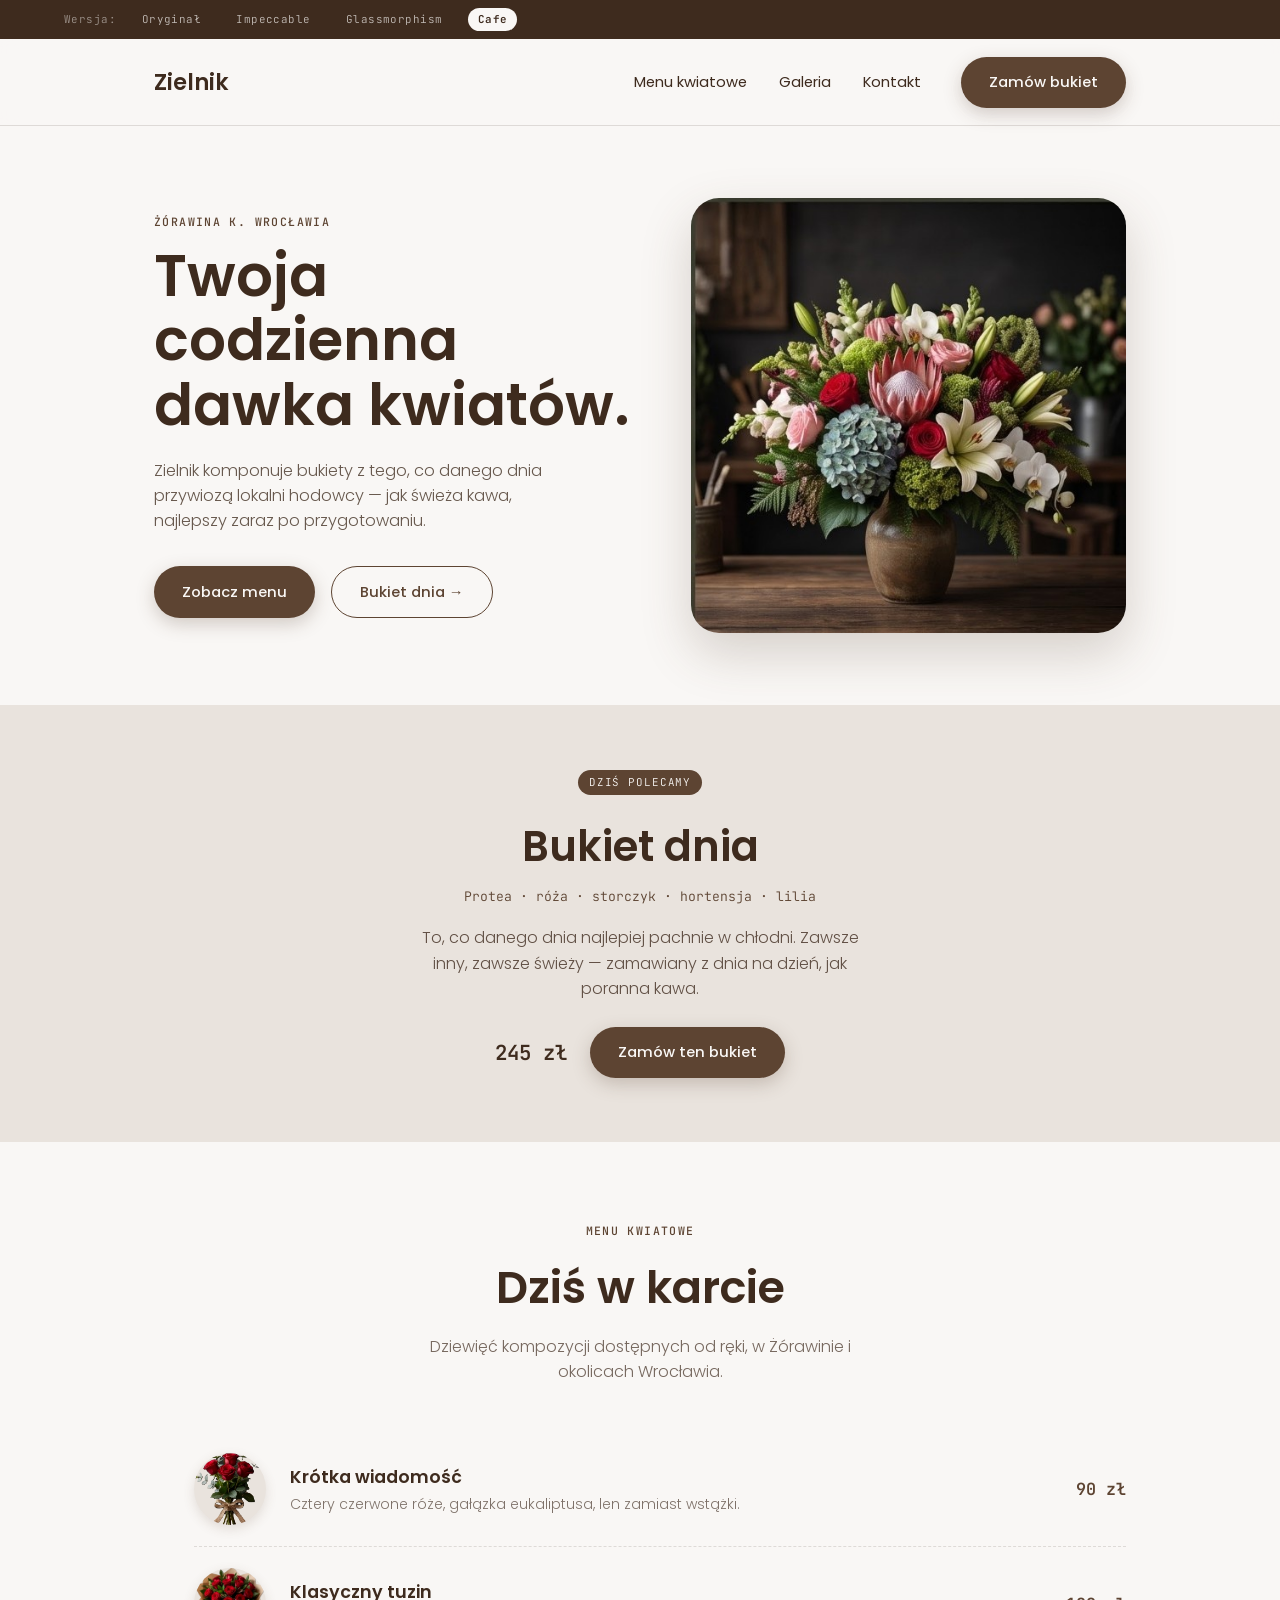
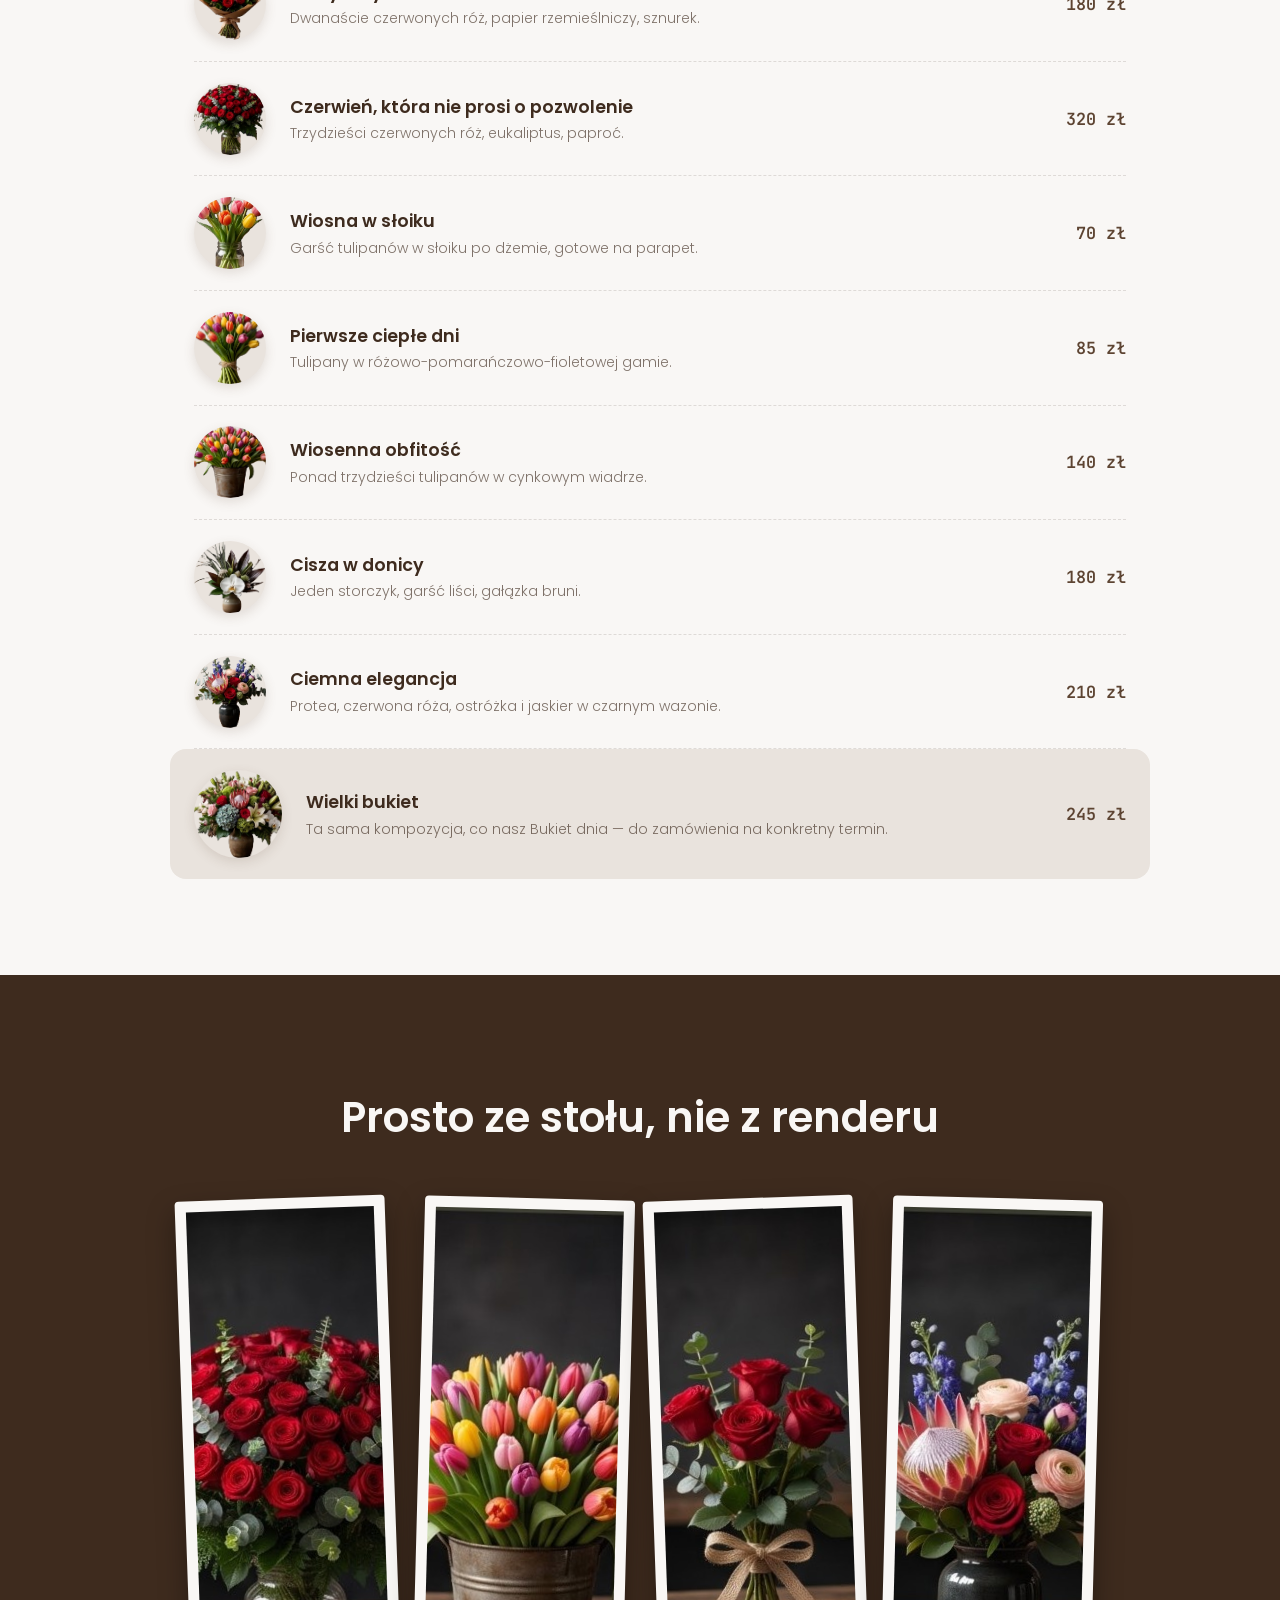
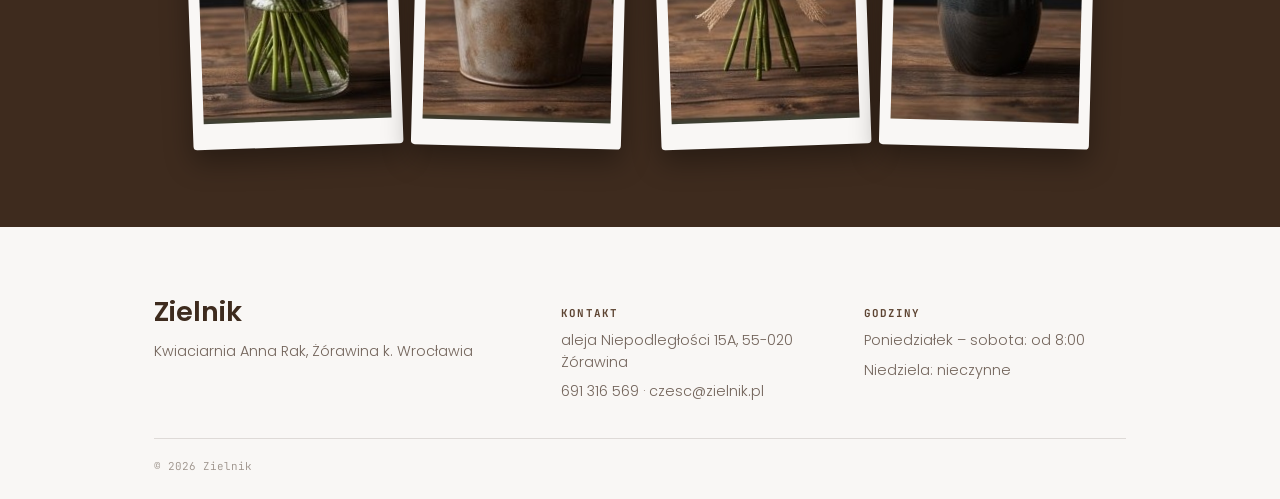
==== alternatywy/cafe/index.html @ 4143777c "Build full Zielnik florist site: journal layout, 3D viewer, cart, pastel variants Co-Authored-By: Cl" ====
<!DOCTYPE html>
<html lang="pl">
<head>
<meta charset="UTF-8">
<meta name="viewport" content="width=device-width, initial-scale=1.0">
<title>Zielnik — wersja Cafe</title>
<link rel="icon" href="data:image/svg+xml,%3Csvg xmlns='http://www.w3.org/2000/svg' viewBox='0 0 100 100'%3E%3Ctext y='.9em' font-size='90'%3E%F0%9F%8C%BF%3C/text%3E%3C/svg%3E">
<link rel="preconnect" href="https://fonts.googleapis.com">
<link rel="preconnect" href="https://fonts.gstatic.com" crossorigin>
<link href="https://fonts.googleapis.com/css2?family=Poppins:wght@300;400;500;600;700&family=JetBrains+Mono:wght@400;500;700&display=swap" rel="stylesheet">
<link rel="stylesheet" href="style.css">
</head>
<body>

<div class="switcher mono">
  <span>Wersja:</span>
  <a href="../../index.html">Oryginał</a>
  <a href="../impeccable/index.html">Impeccable</a>
  <a href="../glassmorphism/index.html">Glassmorphism</a>
  <a href="../cafe/index.html" class="is-active">Cafe</a>
</div>

<a class="skip-link" href="#glowna-tresc">Przejdź do treści</a>

<header class="nav" data-reveal>
  <div class="nav__inner">
    <a href="#" class="nav__mark">Zielnik</a>
    <nav class="nav__links" aria-label="Nawigacja główna">
      <a href="#katalog">Menu kwiatowe</a>
      <a href="#galeria">Galeria</a>
      <a href="#kontakt">Kontakt</a>
    </nav>
    <a href="#kontakt" class="btn btn--primary nav__cta">Zamów bukiet</a>
    <button class="nav__toggle" aria-label="Otwórz menu" aria-expanded="false" aria-controls="mobile-menu">
      <span></span><span></span><span></span>
    </button>
  </div>
  <div class="mobile-menu" id="mobile-menu">
    <a href="#katalog">Menu kwiatowe</a>
    <a href="#galeria">Galeria</a>
    <a href="#kontakt">Kontakt</a>
    <a href="#kontakt" class="btn btn--primary">Zamów bukiet</a>
  </div>
</header>

<main id="glowna-tresc">

  <section class="hero">
    <div class="hero__text" data-reveal>
      <p class="eyebrow mono">Żórawina k. Wrocławia</p>
      <h1>Twoja codzienna<br>dawka kwiatów.</h1>
      <p class="hero__lede">Zielnik komponuje bukiety z tego, co danego dnia przywiozą lokalni hodowcy — jak świeża kawa, najlepszy zaraz po przygotowaniu.</p>
      <div class="hero__ctas">
        <a href="#katalog" class="btn btn--primary">Zobacz menu</a>
        <a href="#bukiet-dnia" class="btn btn--outline">Bukiet dnia →</a>
      </div>
    </div>
    <div class="hero__photo" data-reveal>
      <img src="../../assets/bukiety/foto/bukiet-9.jpg" alt="Bukiet dnia — protea, róża, storczyk, hortensja, lilia" loading="lazy" width="512" height="512">
    </div>
  </section>

  <section class="featured" id="bukiet-dnia">
    <div class="featured__card" data-reveal>
      <span class="featured__badge mono">Dziś polecamy</span>
      <h2>Bukiet dnia</h2>
      <p class="featured__latin mono">Protea &middot; róża &middot; storczyk &middot; hortensja &middot; lilia</p>
      <p class="featured__desc">To, co danego dnia najlepiej pachnie w chłodni. Zawsze inny, zawsze świeży — zamawiany z dnia na dzień, jak poranna kawa.</p>
      <div class="featured__row">
        <span class="featured__price mono">245 zł</span>
        <a href="#kontakt" class="btn btn--primary">Zamów ten bukiet</a>
      </div>
    </div>
  </section>

  <section class="katalog" id="katalog">
    <div class="katalog__header" data-reveal>
      <p class="eyebrow mono">Menu kwiatowe</p>
      <h2>Dziś w karcie</h2>
      <p class="katalog__intro">Dziewięć kompozycji dostępnych od ręki, w Żórawinie i okolicach Wrocławia.</p>
    </div>

    <ul class="menu-list">
      <li class="menu-item" data-reveal>
        <div class="menu-item__thumb"><img src="../../assets/bukiety/cutout/bukiet-1.png" alt="Mini bukiet z czterech czerwonych róż i eukaliptusa" loading="lazy" width="265" height="355"></div>
        <div class="menu-item__body">
          <h3>Krótka wiadomość</h3>
          <p>Cztery czerwone róże, gałązka eukaliptusa, len zamiast wstążki.</p>
        </div>
        <span class="menu-item__price mono">90 zł</span>
      </li>
      <li class="menu-item" data-reveal>
        <div class="menu-item__thumb"><img src="../../assets/bukiety/cutout/bukiet-2.png" alt="Tuzin czerwonych róż owinięty w papier rzemieślniczy" loading="lazy" width="371" height="381"></div>
        <div class="menu-item__body">
          <h3>Klasyczny tuzin</h3>
          <p>Dwanaście czerwonych róż, papier rzemieślniczy, sznurek.</p>
        </div>
        <span class="menu-item__price mono">180 zł</span>
      </li>
      <li class="menu-item" data-reveal>
        <div class="menu-item__thumb"><img src="../../assets/bukiety/cutout/bukiet-3.png" alt="Bukiet trzydziestu czerwonych róż z eukaliptusem i paprocią" loading="lazy" width="448" height="386"></div>
        <div class="menu-item__body">
          <h3>Czerwień, która nie prosi o pozwolenie</h3>
          <p>Trzydzieści czerwonych róż, eukaliptus, paproć.</p>
        </div>
        <span class="menu-item__price mono">320 zł</span>
      </li>
      <li class="menu-item" data-reveal>
        <div class="menu-item__thumb"><img src="../../assets/bukiety/cutout/bukiet-4.png" alt="Mini tulipany w słoiku" loading="lazy" width="234" height="296"></div>
        <div class="menu-item__body">
          <h3>Wiosna w słoiku</h3>
          <p>Garść tulipanów w słoiku po dżemie, gotowe na parapet.</p>
        </div>
        <span class="menu-item__price mono">70 zł</span>
      </li>
      <li class="menu-item" data-reveal>
        <div class="menu-item__thumb"><img src="../../assets/bukiety/cutout/bukiet-5.png" alt="Kolorowe tulipany wiązane sznurkiem" loading="lazy" width="294" height="329"></div>
        <div class="menu-item__body">
          <h3>Pierwsze ciepłe dni</h3>
          <p>Tulipany w różowo-pomarańczowo-fioletowej gamie.</p>
        </div>
        <span class="menu-item__price mono">85 zł</span>
      </li>
      <li class="menu-item" data-reveal>
        <div class="menu-item__thumb"><img src="../../assets/bukiety/cutout/bukiet-6.png" alt="Obfity bukiet tulipanów w cynkowym wiadrze" loading="lazy" width="419" height="336"></div>
        <div class="menu-item__body">
          <h3>Wiosenna obfitość</h3>
          <p>Ponad trzydzieści tulipanów w cynkowym wiadrze.</p>
        </div>
        <span class="menu-item__price mono">140 zł</span>
      </li>
      <li class="menu-item" data-reveal>
        <div class="menu-item__thumb"><img src="../../assets/bukiety/cutout/bukiet-7.png" alt="Minimalistyczna kompozycja z jednym storczykiem" loading="lazy" width="331" height="339"></div>
        <div class="menu-item__body">
          <h3>Cisza w donicy</h3>
          <p>Jeden storczyk, garść liści, gałązka bruni.</p>
        </div>
        <span class="menu-item__price mono">180 zł</span>
      </li>
      <li class="menu-item" data-reveal>
        <div class="menu-item__thumb"><img src="../../assets/bukiety/cutout/bukiet-8.png" alt="Kompozycja z protei, czerwonej róży, ostróżki i jaskra" loading="lazy" width="372" height="362"></div>
        <div class="menu-item__body">
          <h3>Ciemna elegancja</h3>
          <p>Protea, czerwona róża, ostróżka i jaskier w czarnym wazonie.</p>
        </div>
        <span class="menu-item__price mono">210 zł</span>
      </li>
      <li class="menu-item menu-item--signature" data-reveal>
        <div class="menu-item__thumb"><img src="../../assets/bukiety/cutout/bukiet-9.png" alt="Wielka kompozycja z protei, róży, storczyka, hortensji i lilii" loading="lazy" width="454" height="383"></div>
        <div class="menu-item__body">
          <h3>Wielki bukiet</h3>
          <p>Ta sama kompozycja, co nasz Bukiet dnia — do zamówienia na konkretny termin.</p>
        </div>
        <span class="menu-item__price mono">245 zł</span>
      </li>
    </ul>
  </section>

  <section class="gallery" id="galeria">
    <p class="eyebrow mono" data-reveal>Galeria</p>
    <h2 data-reveal>Prosto ze stołu, nie z renderu</h2>
    <div class="gallery__row">
      <div class="polaroid" data-reveal><img src="../../assets/bukiety/foto/bukiet-3.jpg" alt="Bukiet czerwonych róż na drewnianym stole" loading="lazy" width="512" height="512"></div>
      <div class="polaroid" data-reveal><img src="../../assets/bukiety/foto/bukiet-6.jpg" alt="Tulipany w cynkowym wiadrze" loading="lazy" width="512" height="512"></div>
      <div class="polaroid" data-reveal><img src="../../assets/bukiety/foto/bukiet-1.jpg" alt="Cztery czerwone róże na stole florystki" loading="lazy" width="512" height="512"></div>
      <div class="polaroid" data-reveal><img src="../../assets/bukiety/foto/bukiet-8.jpg" alt="Ciemna kompozycja z protei" loading="lazy" width="512" height="512"></div>
    </div>
  </section>

</main>

<footer class="footer" id="kontakt">
  <div class="footer__inner">
    <div>
      <span class="footer__mark">Zielnik</span>
      <p>Kwiaciarnia Anna Rak, Żórawina k. Wrocławia</p>
    </div>
    <div>
      <h4 class="mono">Kontakt</h4>
      <p>aleja Niepodległości 15A, 55-020 Żórawina</p>
      <p><a href="tel:+48691316569">691 316 569</a> &middot; <a href="mailto:czesc@zielnik.pl">czesc@zielnik.pl</a></p>
    </div>
    <div>
      <h4 class="mono">Godziny</h4>
      <p>Poniedziałek – sobota: od 8:00</p>
      <p>Niedziela: nieczynne</p>
    </div>
  </div>
  <div class="footer__bottom mono">© 2026 Zielnik</div>
</footer>

<script src="../shared.js"></script>
</body>
</html>
---- alternatywy/cafe/style.css ----
/* ===== TOKENS ===== */
:root {
  --coffee: #5D4432;
  --coffee-dark: #3E2B1E;
  --beige: #E9E3DD;
  --cream: #F9F7F5;
  --text: #3E2B1E;
  --line: rgba(62,43,30,0.14);
  --font-display: 'Poppins', sans-serif;
  --font-mono: 'JetBrains Mono', ui-monospace, monospace;
  --gutter: clamp(1.5rem, 5vw, 5rem);
  --container: 1100px;
  --ease: cubic-bezier(.16,.8,.24,1);
}

* , *::before, *::after { box-sizing: border-box; }
html { scroll-behavior: smooth; }
@media (prefers-reduced-motion: reduce) {
  *, *::before, *::after { animation-duration: .001ms !important; transition-duration: .001ms !important; scroll-behavior: auto !important; }
}
body { margin: 0; background: var(--cream); color: var(--text); font-family: var(--font-display); font-size: 16px; line-height: 1.55; font-weight: 300; }
img, svg { display: block; max-width: 100%; }
a { color: inherit; text-decoration: none; }
h1, h2, h3, p { margin: 0; }
button { font: inherit; background: none; border: none; cursor: pointer; color: inherit; }
.mono { font-family: var(--font-mono); }
:focus-visible { outline: 3px solid var(--coffee); outline-offset: 2px; }

.skip-link { position: absolute; left: -9999px; top: 0; z-index: 999; background: var(--coffee-dark); color: var(--cream); padding: .8em 1.2em; border-radius: 999px; }
.skip-link:focus { left: 1rem; top: 1rem; }

[data-reveal] { opacity: 0; transform: translateY(16px); transition: opacity .6s var(--ease), transform .6s var(--ease); }
[data-reveal].is-visible { opacity: 1; transform: none; }

.eyebrow { display: block; font-size: .72rem; letter-spacing: .12em; text-transform: uppercase; color: var(--coffee); margin-bottom: .8rem; font-weight: 500; }

/* switcher */
.switcher { position: sticky; top: 0; z-index: 200; background: var(--coffee-dark); color: var(--cream); display: flex; gap: 1rem; align-items: center; padding: .5rem var(--gutter); font-size: .68rem; letter-spacing: .04em; overflow-x: auto; -webkit-overflow-scrolling: touch; }
.switcher span { opacity: .5; }
.switcher a { flex-shrink: 0; padding: .2rem .6rem; border-radius: 999px; opacity: .7; }
.switcher a:hover { opacity: 1; }
.switcher a.is-active { background: var(--cream); color: var(--coffee-dark); opacity: 1; font-weight: 600; }

/* buttons */
.btn { display: inline-flex; align-items: center; gap: .5em; padding: .95em 1.9em; font-family: var(--font-display); font-size: .92rem; font-weight: 500; border-radius: 999px; transition: transform .2s var(--ease), background .2s, box-shadow .2s; }
.btn:hover { transform: translateY(-2px); }
.btn--primary { background: var(--coffee); color: var(--cream); box-shadow: 0 6px 18px rgba(93,68,50,.25); }
.btn--primary:hover { background: var(--coffee-dark); }
.btn--outline { border: 1.5px solid var(--coffee); color: var(--coffee); }
.btn--outline:hover { background: var(--coffee); color: var(--cream); }

/* nav */
.nav { position: sticky; top: 1.9rem; z-index: 100; background: rgba(249,247,245,.9); backdrop-filter: blur(8px); border-bottom: 1px solid var(--line); }
.nav__inner { max-width: var(--container); margin: 0 auto; padding: 1.1rem var(--gutter); display: flex; align-items: center; gap: 2.5rem; }
.nav__mark { font-size: 1.4rem; font-weight: 600; margin-right: auto; color: var(--coffee-dark); }
.nav__links { display: flex; gap: 2rem; font-size: .92rem; font-weight: 400; }
.nav__links a:hover { color: var(--coffee); }
.nav__toggle { display: none; flex-direction: column; gap: 5px; padding: .5rem; }
.nav__toggle span { width: 22px; height: 2px; background: var(--coffee-dark); border-radius: 2px; }
.mobile-menu { display: none; flex-direction: column; padding: 0 var(--gutter) 1.5rem; }
.mobile-menu a { padding: .9rem 0; border-bottom: 1px solid var(--line); font-size: 1.05rem; }
.mobile-menu .btn { margin-top: 1rem; align-self: flex-start; }
@media (max-width: 860px) {
  .nav__links, .nav__cta { display: none; }
  .nav__toggle { display: flex; }
  .nav.is-open .mobile-menu { display: flex; }
}

/* hero */
.hero { max-width: var(--container); margin: 0 auto; padding: 4.5rem var(--gutter); display: grid; grid-template-columns: 1.05fr .95fr; gap: 3.5rem; align-items: center; }
.hero h1 { font-size: clamp(2.3rem, 5vw, 3.6rem); font-weight: 600; line-height: 1.12; margin: .3rem 0 1.3rem; color: var(--coffee-dark); }
.hero__lede { font-size: 1.02rem; color: rgba(62,43,30,.78); max-width: 42ch; margin-bottom: 2rem; }
.hero__ctas { display: flex; gap: 1rem; flex-wrap: wrap; }
.hero__photo { border-radius: 28px; overflow: hidden; aspect-ratio: 1/1; box-shadow: 0 20px 50px rgba(93,68,50,.22); }
.hero__photo img { width: 100%; height: 100%; object-fit: cover; }
@media (max-width: 780px) { .hero { grid-template-columns: 1fr; padding-top: 3rem; } .hero__photo { order: -1; max-width: 380px; margin: 0 auto; } }

/* featured */
.featured { background: var(--beige); padding: 4rem var(--gutter); }
.featured__card { max-width: 640px; margin: 0 auto; text-align: center; }
.featured__badge { display: inline-block; background: var(--coffee); color: var(--cream); padding: .4em 1em; border-radius: 999px; font-size: .68rem; letter-spacing: .08em; text-transform: uppercase; margin-bottom: 1.2rem; }
.featured__card h2 { font-size: clamp(1.9rem, 3.5vw, 2.6rem); font-weight: 600; color: var(--coffee-dark); margin-bottom: .5rem; }
.featured__latin { font-size: .82rem; color: var(--coffee); margin-bottom: 1.1rem; }
.featured__desc { font-size: 1rem; line-height: 1.6; max-width: 46ch; margin: 0 auto 1.6rem; color: rgba(62,43,30,.8); }
.featured__row { display: flex; align-items: center; justify-content: center; gap: 1.4rem; flex-wrap: wrap; }
.featured__price { font-size: 1.3rem; font-weight: 600; color: var(--coffee-dark); }

/* katalog / menu list */
.katalog { max-width: var(--container); margin: 0 auto; padding: 5rem var(--gutter); }
.katalog__header { text-align: center; margin-bottom: 3rem; }
.katalog__header h2 { font-size: clamp(2rem, 4vw, 2.8rem); font-weight: 600; color: var(--coffee-dark); margin: .3rem 0 .8rem; }
.katalog__intro { color: rgba(62,43,30,.7); max-width: 46ch; margin: 0 auto; }

.menu-list { display: flex; flex-direction: column; }
.menu-item { display: flex; align-items: center; gap: 1.5rem; padding: 1.3rem 0; border-bottom: 1px dashed var(--line); }
.menu-item__thumb { flex: 0 0 72px; width: 72px; height: 72px; border-radius: 50%; overflow: hidden; background: var(--beige); box-shadow: 0 4px 12px rgba(93,68,50,.15); }
.menu-item__thumb img { width: 100%; height: 100%; object-fit: cover; object-position: center 40%; }
.menu-item__body { flex: 1; min-width: 0; }
.menu-item__body h3 { font-size: 1.1rem; font-weight: 600; color: var(--coffee-dark); margin-bottom: .2rem; }
.menu-item__body p { font-size: .88rem; color: rgba(62,43,30,.65); line-height: 1.4; }
.menu-item__price { flex: 0 0 auto; font-size: 1.05rem; font-weight: 600; color: var(--coffee); }
.menu-item--signature { background: var(--beige); margin: 0 -1.5rem; padding: 1.3rem 1.5rem; border-radius: 16px; border-bottom: none; }
.menu-item--signature .menu-item__thumb { width: 88px; height: 88px; flex-basis: 88px; }

@media (max-width: 620px) {
  .menu-item { gap: 1rem; }
  .menu-item__thumb { flex-basis: 58px; width: 58px; height: 58px; }
  .menu-item__price { font-size: .92rem; }
}

/* gallery */
.gallery { background: var(--coffee-dark); color: var(--cream); padding: 5rem var(--gutter); text-align: center; }
.gallery .eyebrow { color: var(--beige); }
.gallery h2 { font-size: clamp(1.9rem, 3.5vw, 2.6rem); font-weight: 600; margin-bottom: 3rem; }
.gallery__row { max-width: var(--container); margin: 0 auto; display: flex; justify-content: center; gap: 1.5rem; flex-wrap: wrap; }
.polaroid { background: var(--cream); padding: .7rem .7rem 1.6rem; border-radius: 4px; box-shadow: 0 12px 28px rgba(0,0,0,.35); width: 210px; }
.polaroid:nth-child(odd) { transform: rotate(-2deg); }
.polaroid:nth-child(even) { transform: rotate(1.5deg); }
.polaroid img { width: 100%; aspect-ratio: 1/1; object-fit: cover; }

/* footer */
.footer { max-width: var(--container); margin: 0 auto; padding: 4rem var(--gutter) 1.5rem; }
.footer__inner { display: grid; grid-template-columns: 1.4fr 1fr 1fr; gap: 2.5rem; padding-bottom: 2.2rem; border-bottom: 1px solid var(--line); }
.footer__mark { font-size: 1.7rem; font-weight: 600; color: var(--coffee-dark); }
.footer__inner p { margin-top: .5rem; color: rgba(62,43,30,.72); line-height: 1.5; font-size: .9rem; }
.footer h4 { font-size: .68rem; letter-spacing: .1em; text-transform: uppercase; color: var(--coffee); margin-bottom: .4rem; }
.footer a:hover { color: var(--coffee); }
.footer__bottom { padding-top: 1.2rem; font-size: .68rem; color: rgba(62,43,30,.5); }
@media (max-width: 720px) { .footer__inner { grid-template-columns: 1fr; gap: 1.6rem; } }
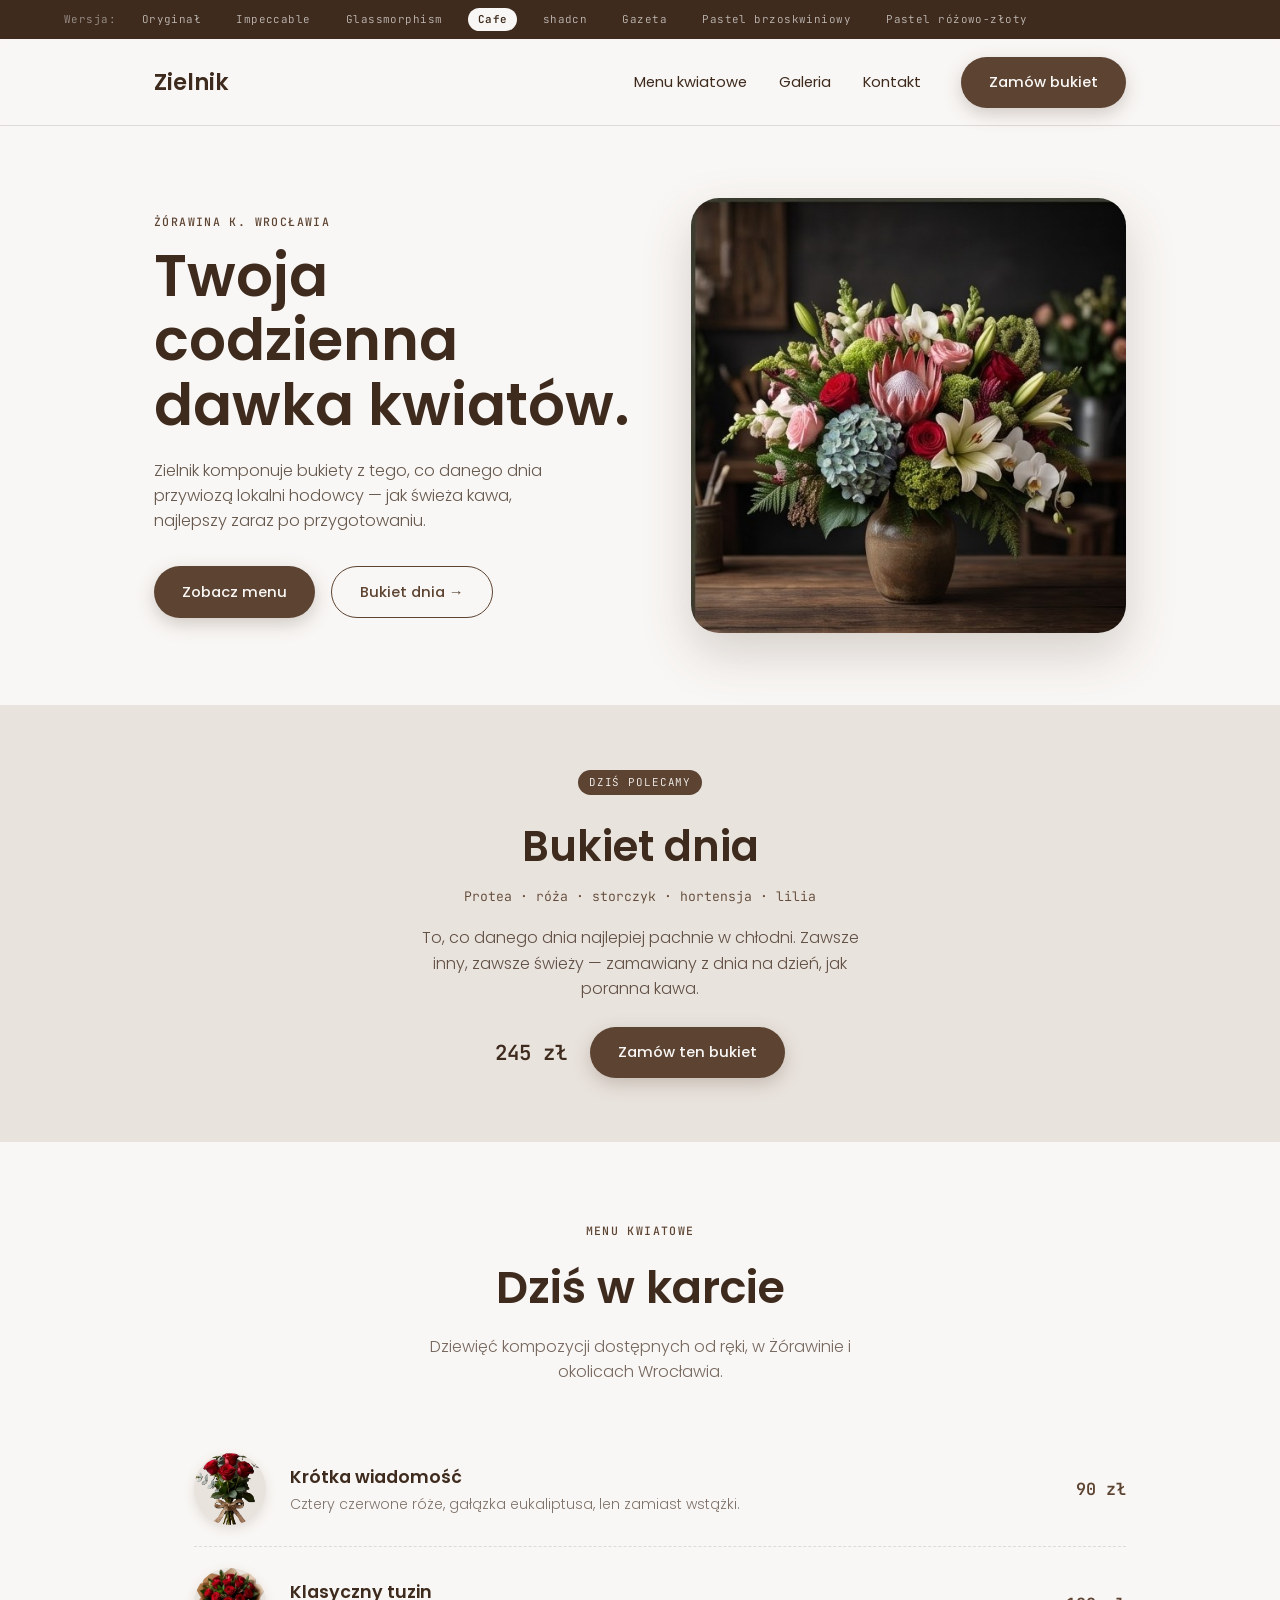
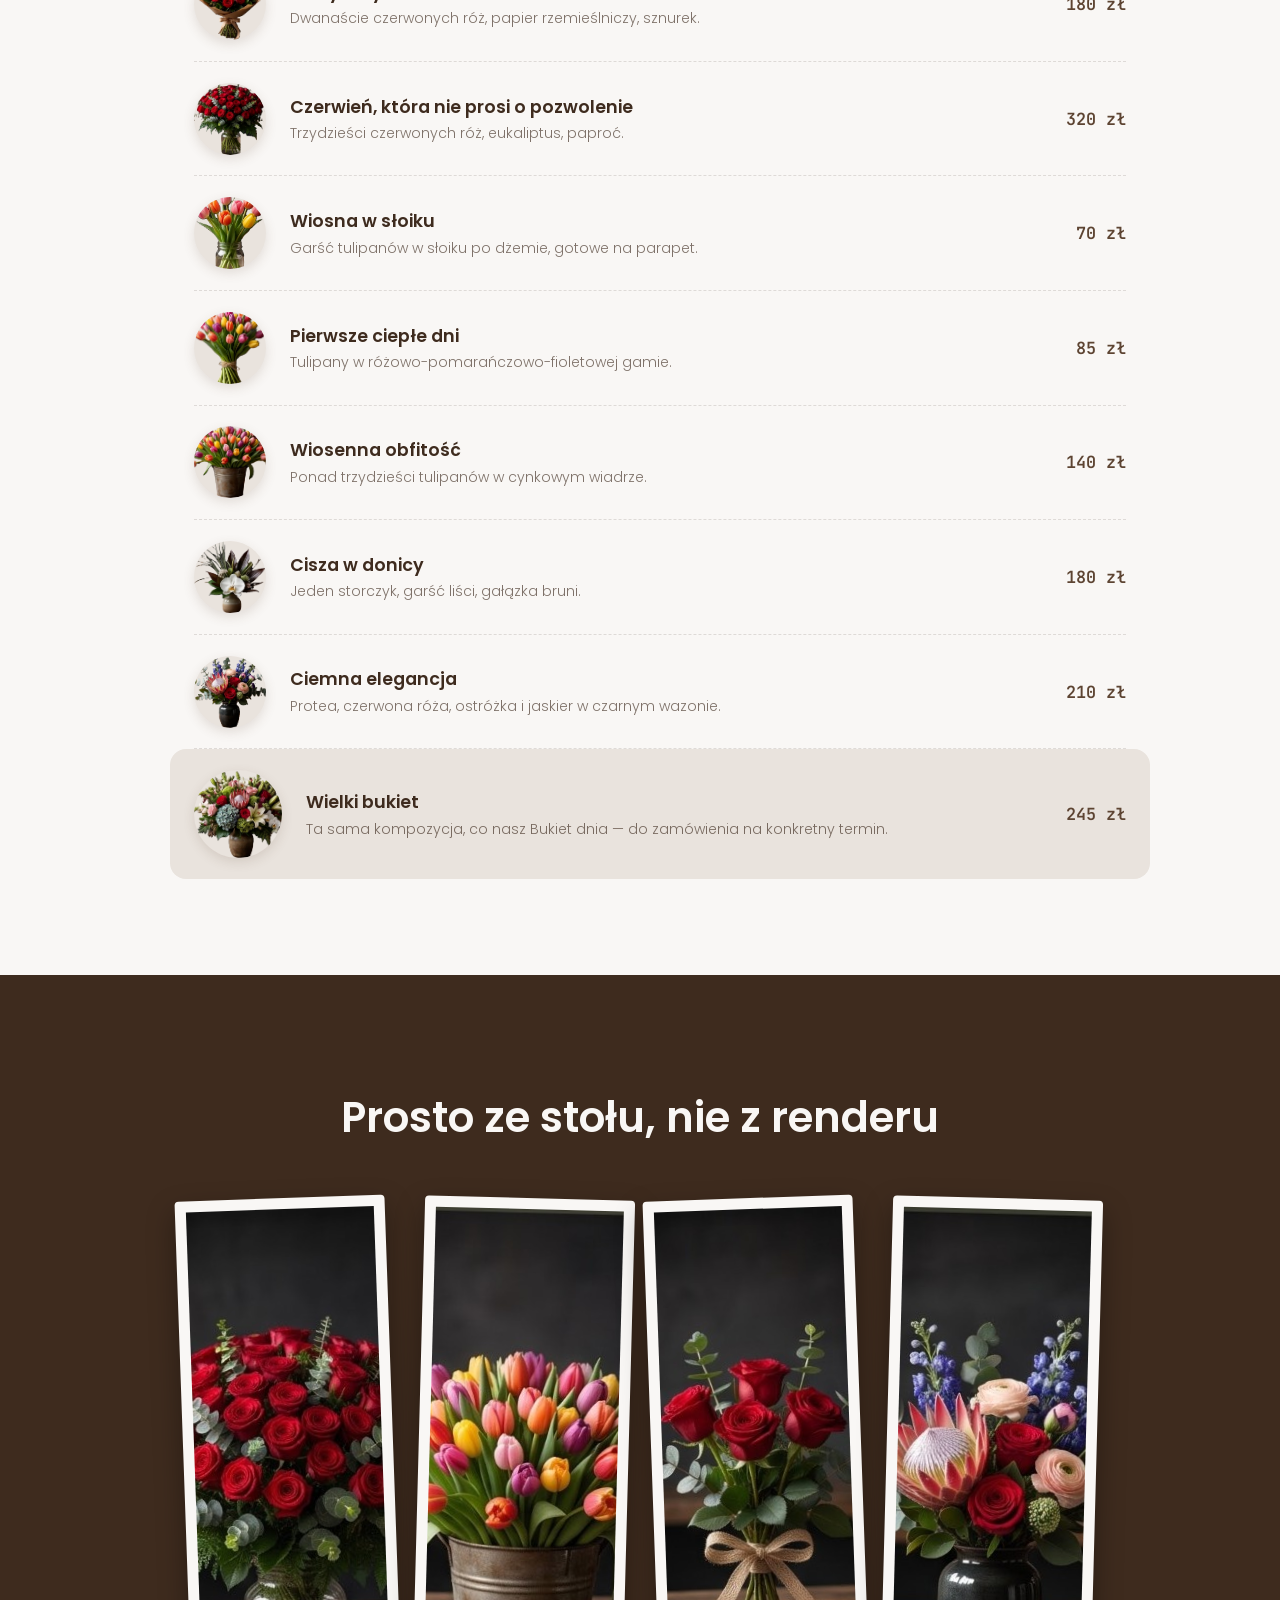
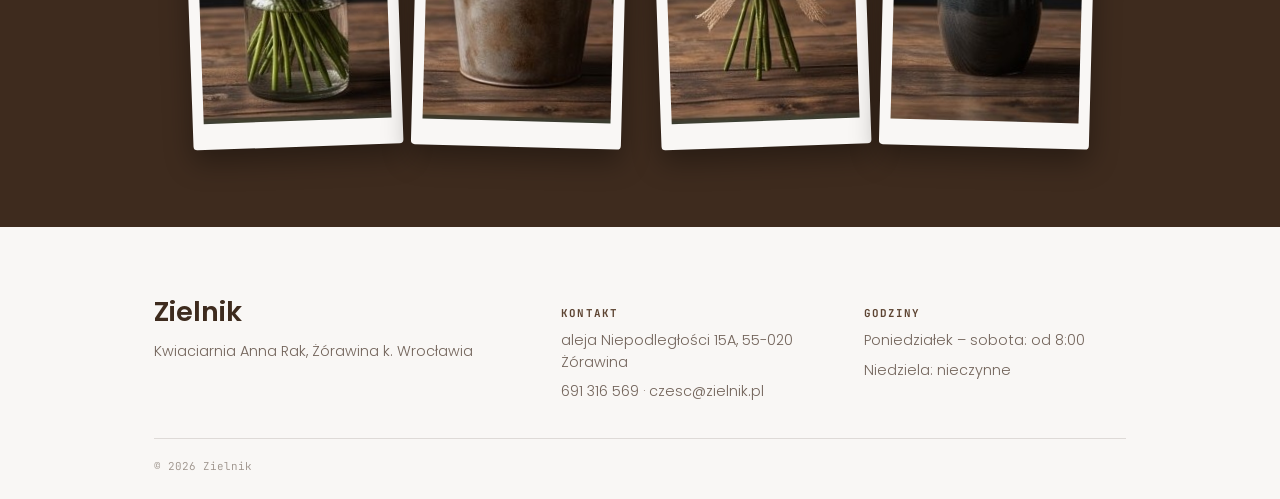
==== commit 44fa70f8: "Add shadcn and Gazeta versions; add cross-version switcher to every page New alternatywy/shadcn and " ====
--- a/alternatywy/cafe/index.html
+++ b/alternatywy/cafe/index.html
@@ -18,6 +18,10 @@
   <a href="../impeccable/index.html">Impeccable</a>
   <a href="../glassmorphism/index.html">Glassmorphism</a>
   <a href="../cafe/index.html" class="is-active">Cafe</a>
+  <a href="../shadcn/index.html">shadcn</a>
+  <a href="../gazeta/index.html">Gazeta</a>
+  <a href="../../warianty/pastel-brzoskwiniowy/index.html">Pastel brzoskwiniowy</a>
+  <a href="../../warianty/pastel-rozowo-zloty/index.html">Pastel różowo-złoty</a>
 </div>
 
 <a class="skip-link" href="#glowna-tresc">Przejdź do treści</a>
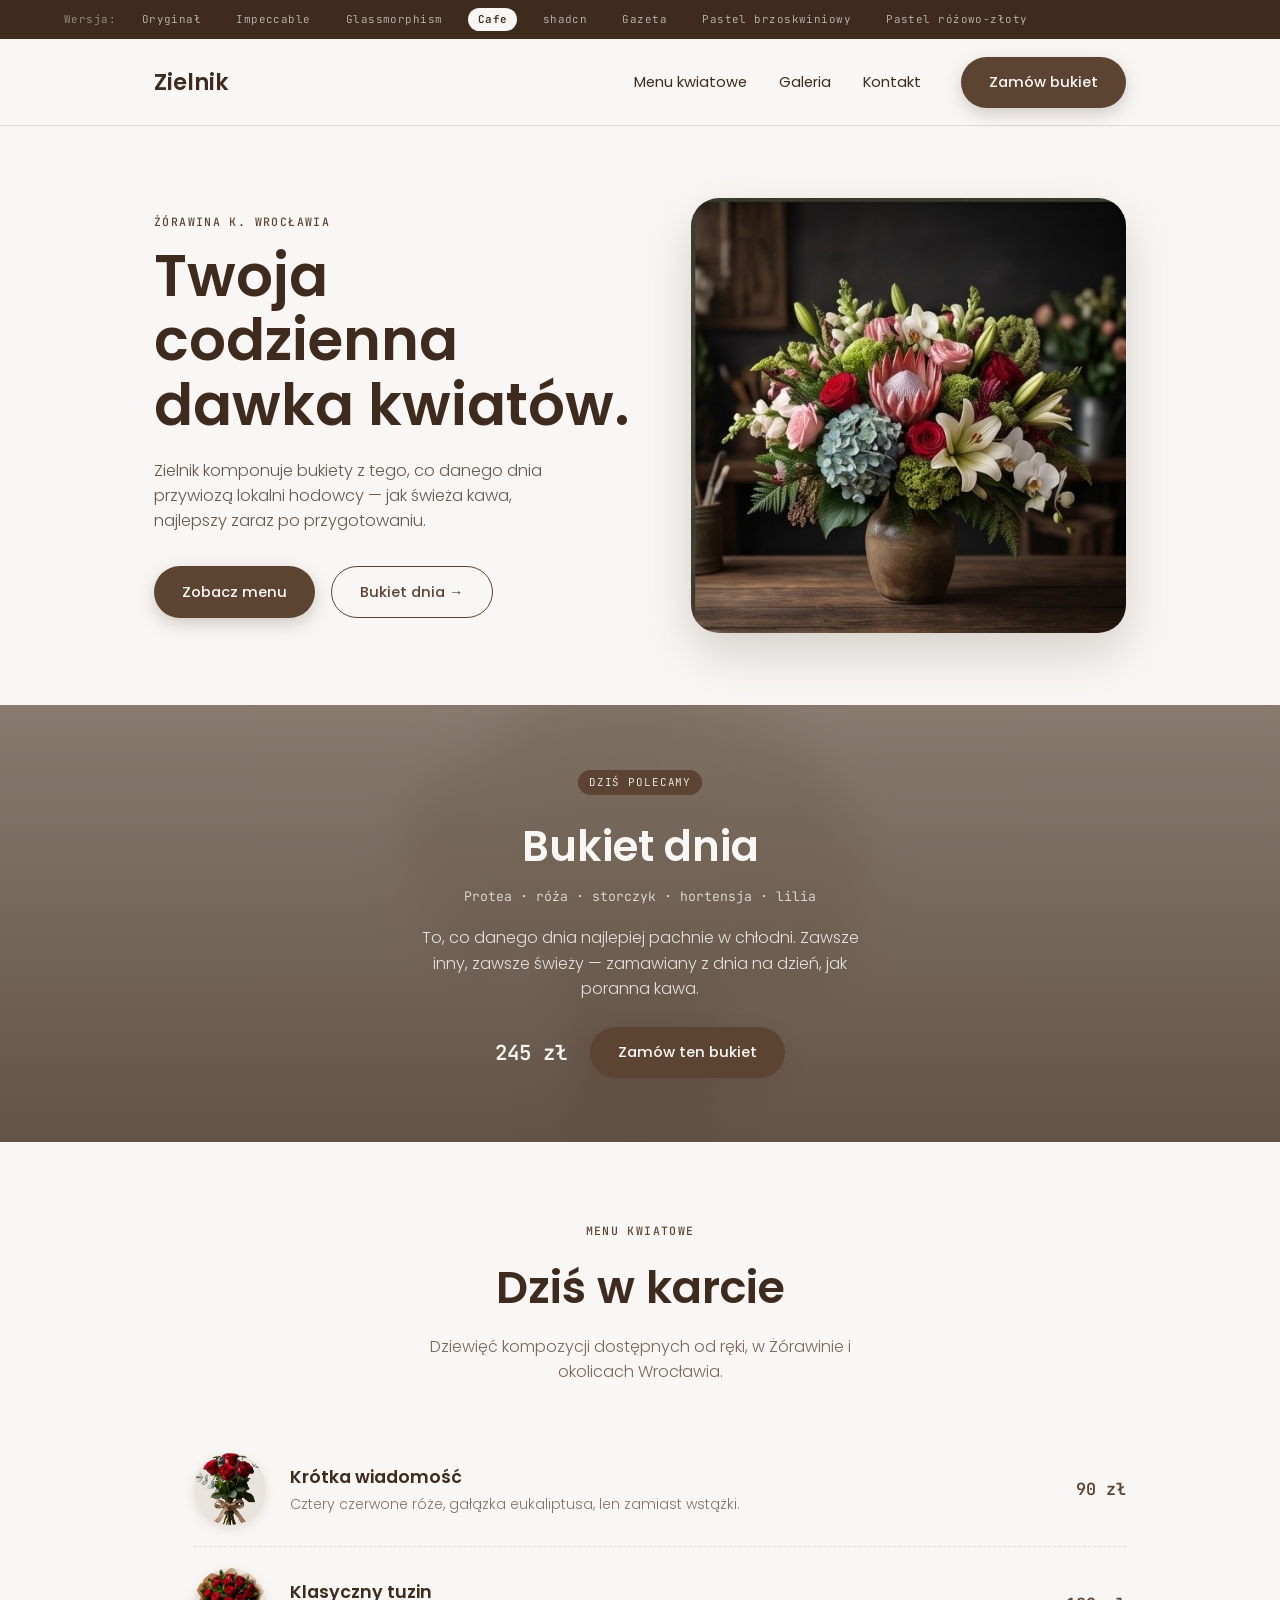
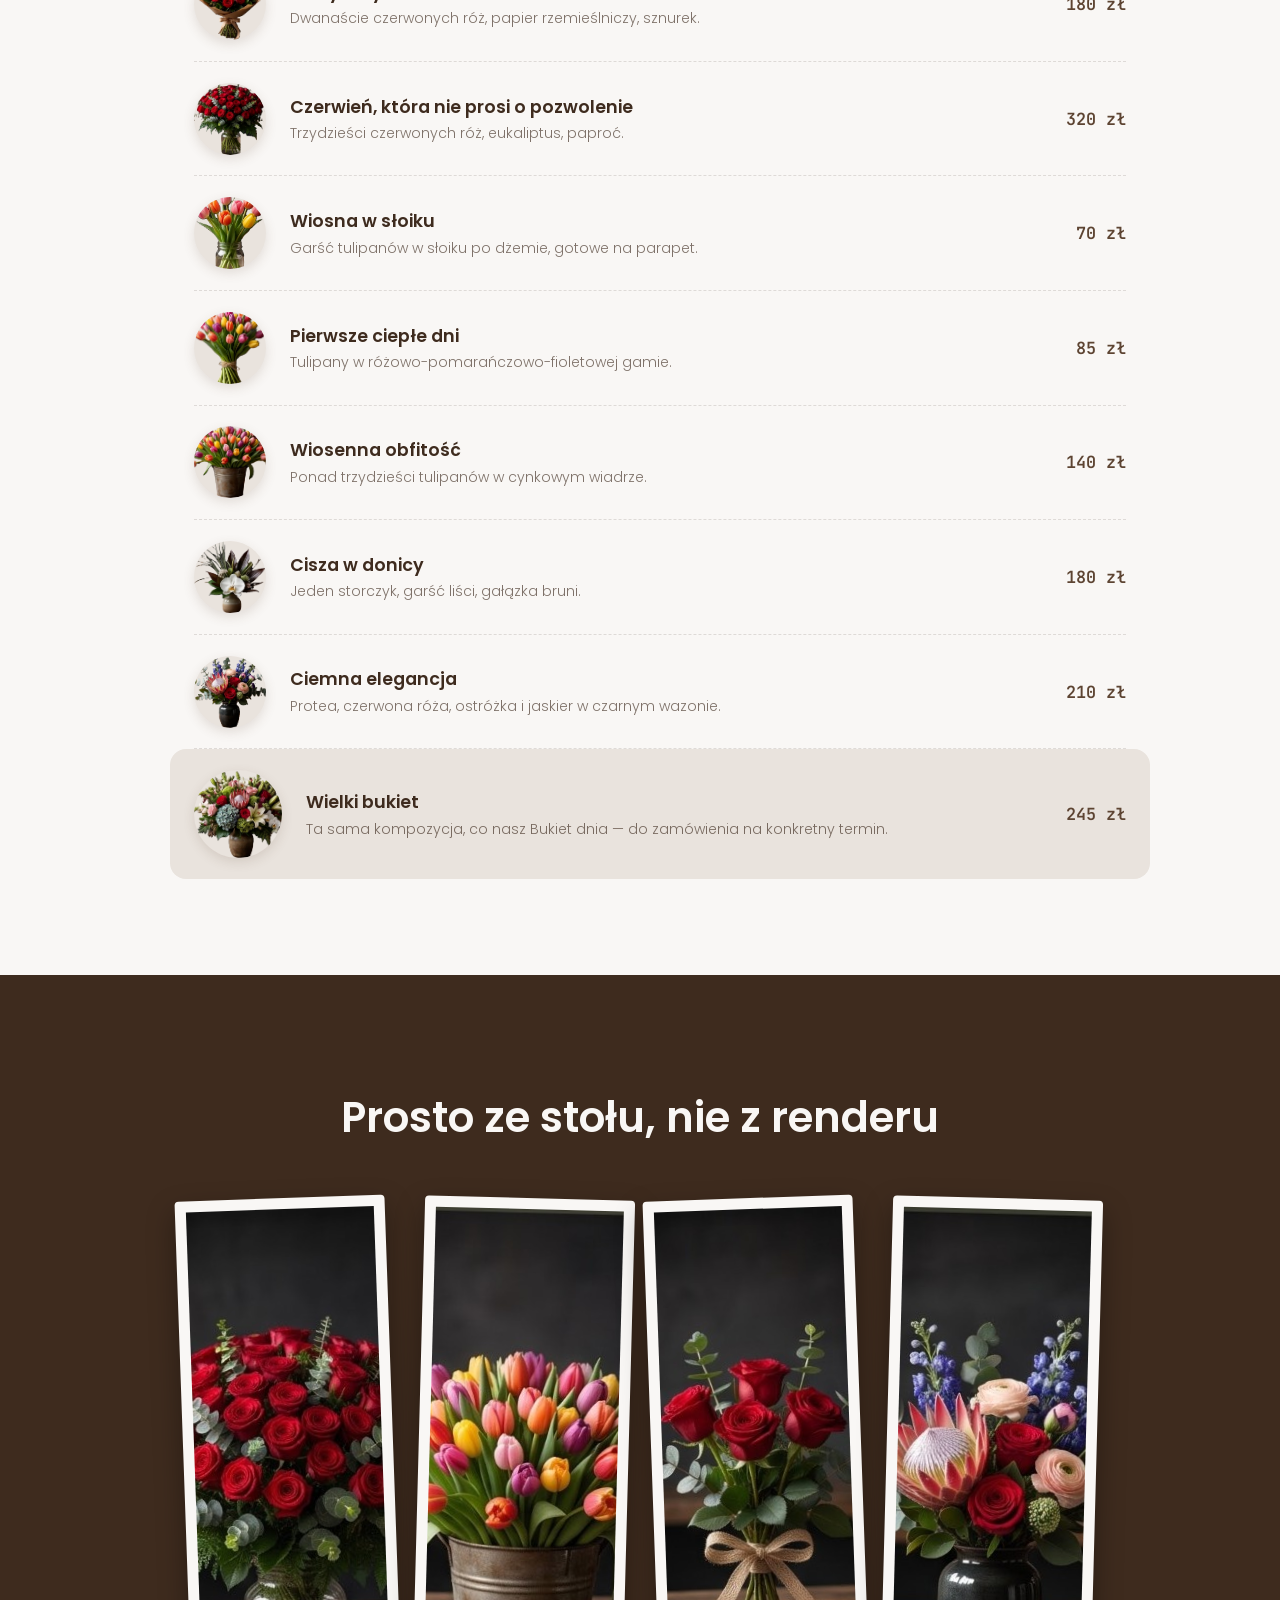
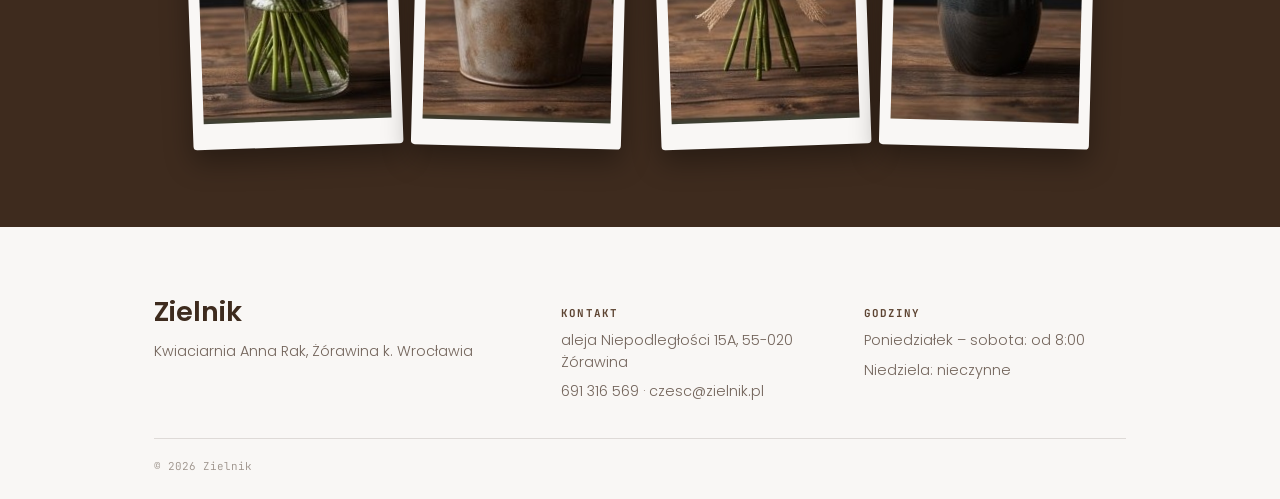
==== commit 680a0f2c: "Add background video to hero/featured/CTA sections in 4 alternate versions - Impeccable: florist vid" ====
--- a/alternatywy/cafe/index.html
+++ b/alternatywy/cafe/index.html
@@ -8,7 +8,7 @@
 <link rel="preconnect" href="https://fonts.googleapis.com">
 <link rel="preconnect" href="https://fonts.gstatic.com" crossorigin>
 <link href="https://fonts.googleapis.com/css2?family=Poppins:wght@300;400;500;600;700&family=JetBrains+Mono:wght@400;500;700&display=swap" rel="stylesheet">
-<link rel="stylesheet" href="style.css">
+<link rel="stylesheet" href="style.css?v=2">
 </head>
 <body>
 
@@ -65,6 +65,12 @@
   </section>
 
   <section class="featured" id="bukiet-dnia">
+    <div class="featured__media" aria-hidden="true">
+      <video autoplay muted loop playsinline preload="auto" poster="../../assets/cover-bg.jpg">
+        <source src="../../assets/Florist_creating_bouquet_1080p_20260910085349%20-%20Trim.mp4" type="video/mp4">
+      </video>
+      <div class="featured__scrim"></div>
+    </div>
     <div class="featured__card" data-reveal>
       <span class="featured__badge mono">Dziś polecamy</span>
       <h2>Bukiet dnia</h2>
--- a/alternatywy/cafe/style.css
+++ b/alternatywy/cafe/style.css
@@ -76,14 +76,18 @@
 @media (max-width: 780px) { .hero { grid-template-columns: 1fr; padding-top: 3rem; } .hero__photo { order: -1; max-width: 380px; margin: 0 auto; } }
 
 /* featured */
-.featured { background: var(--beige); padding: 4rem var(--gutter); }
-.featured__card { max-width: 640px; margin: 0 auto; text-align: center; }
+.featured { position: relative; overflow: hidden; background: var(--coffee-dark); padding: 4rem var(--gutter); }
+.featured__media { position: absolute; inset: 0; z-index: 0; }
+.featured__media video { width: 100%; height: 100%; object-fit: cover; }
+.featured__scrim { position: absolute; inset: 0; background: linear-gradient(rgba(62,43,30,.6), rgba(62,43,30,.8)); }
+@media (prefers-reduced-motion: reduce) { .featured__media video { display: none; } }
+.featured__card { position: relative; z-index: 1; max-width: 640px; margin: 0 auto; text-align: center; }
 .featured__badge { display: inline-block; background: var(--coffee); color: var(--cream); padding: .4em 1em; border-radius: 999px; font-size: .68rem; letter-spacing: .08em; text-transform: uppercase; margin-bottom: 1.2rem; }
-.featured__card h2 { font-size: clamp(1.9rem, 3.5vw, 2.6rem); font-weight: 600; color: var(--coffee-dark); margin-bottom: .5rem; }
-.featured__latin { font-size: .82rem; color: var(--coffee); margin-bottom: 1.1rem; }
-.featured__desc { font-size: 1rem; line-height: 1.6; max-width: 46ch; margin: 0 auto 1.6rem; color: rgba(62,43,30,.8); }
+.featured__card h2 { font-size: clamp(1.9rem, 3.5vw, 2.6rem); font-weight: 600; color: var(--cream); margin-bottom: .5rem; }
+.featured__latin { font-size: .82rem; color: var(--cream); opacity: .85; margin-bottom: 1.1rem; }
+.featured__desc { font-size: 1rem; line-height: 1.6; max-width: 46ch; margin: 0 auto 1.6rem; color: rgba(249,247,245,.85); }
 .featured__row { display: flex; align-items: center; justify-content: center; gap: 1.4rem; flex-wrap: wrap; }
-.featured__price { font-size: 1.3rem; font-weight: 600; color: var(--coffee-dark); }
+.featured__price { font-size: 1.3rem; font-weight: 600; color: var(--cream); }
 
 /* katalog / menu list */
 .katalog { max-width: var(--container); margin: 0 auto; padding: 5rem var(--gutter); }
